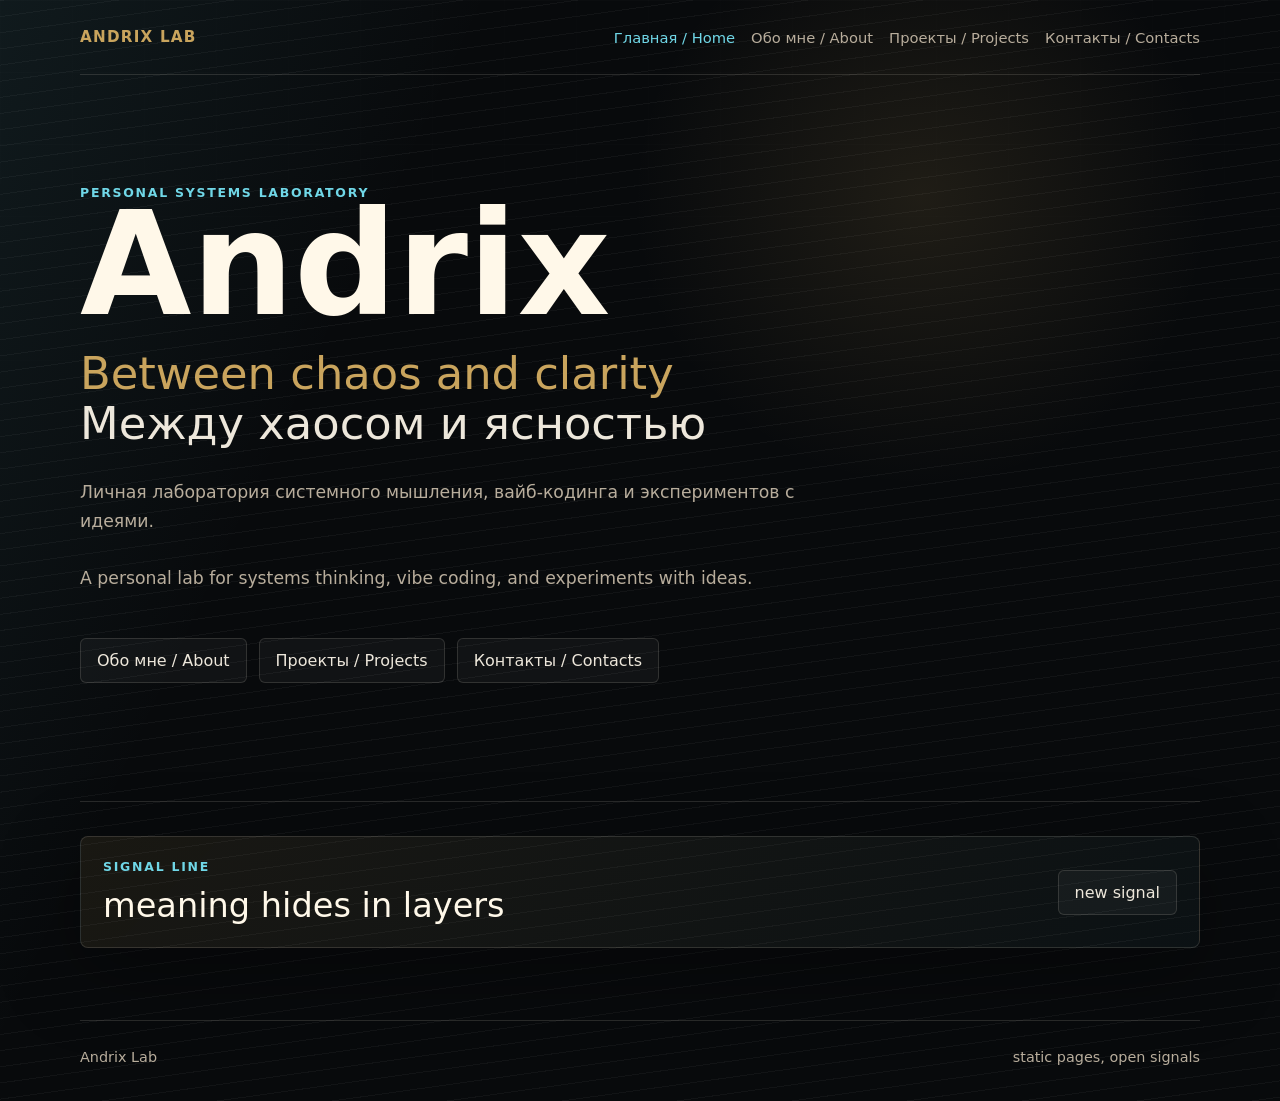
==== index.html @ 7e9b3705 "Add files via upload" ====
<!doctype html>
<html lang="ru">
  <head>
    <meta charset="utf-8">
    <meta name="viewport" content="width=device-width, initial-scale=1">
    <meta name="description" content="Andrix Lab: personal lab for systems thinking, vibe coding, and experiments with ideas.">
    <title>Andrix Lab - Home</title>
    <link rel="stylesheet" href="styles.css">
    <script src="script.js" defer></script>
  </head>
  <body>
    <header class="site-header">
      <a class="brand" href="index.html">Andrix Lab</a>
      <nav class="site-nav" aria-label="Main navigation">
        <a href="index.html" aria-current="page">Главная / Home</a>
        <a href="about.html">Обо мне / About</a>
        <a href="projects.html">Проекты / Projects</a>
        <a href="contacts.html">Контакты / Contacts</a>
      </nav>
    </header>

    <main>
      <section class="hero">
        <div class="eyebrow">personal systems laboratory</div>
        <h1>Andrix</h1>
        <p class="lead">
          Between chaos and clarity<br>
          <span>Между хаосом и ясностью</span>
        </p>
        <div class="intro-pair">
          <p>Личная лаборатория системного мышления, вайб-кодинга и экспериментов с идеями.</p>
          <p>A personal lab for systems thinking, vibe coding, and experiments with ideas.</p>
        </div>
        <div class="hero-actions" aria-label="Main sections">
          <a class="button" href="about.html">Обо мне / About</a>
          <a class="button" href="projects.html">Проекты / Projects</a>
          <a class="button" href="contacts.html">Контакты / Contacts</a>
        </div>
      </section>

      <section class="signal-panel" aria-labelledby="signal-title">
        <div>
          <p class="section-kicker" id="signal-title">signal line</p>
          <p class="signal-line" id="signalLine">the signal is below the surface</p>
        </div>
        <button class="signal-button" id="signalButton" type="button">new signal</button>
      </section>
    </main>

    <footer class="site-footer">
      <span>Andrix Lab</span>
      <span>static pages, open signals</span>
    </footer>
  </body>
</html>
---- styles.css ----
:root {
  color-scheme: dark;
  --bg: #080a0c;
  --panel: #11161a;
  --panel-soft: #15100d;
  --text: #ede7db;
  --muted: #b8ad9c;
  --gold: #c9a45d;
  --cyan: #70d7e7;
  --line: rgba(237, 231, 219, 0.14);
  --shadow: rgba(0, 0, 0, 0.35);
  --max: 1120px;
}

* {
  box-sizing: border-box;
}

html {
  min-height: 100%;
}

body {
  min-height: 100%;
  margin: 0;
  font-family: Inter, ui-sans-serif, system-ui, -apple-system, BlinkMacSystemFont, "Segoe UI", sans-serif;
  color: var(--text);
  background:
    linear-gradient(115deg, rgba(112, 215, 231, 0.08), transparent 28rem),
    radial-gradient(circle at 72% 18%, rgba(201, 164, 93, 0.12), transparent 18rem),
    repeating-linear-gradient(172deg, rgba(255, 255, 255, 0.04) 0 1px, transparent 1px 16px),
    var(--bg);
}

body::before {
  position: fixed;
  inset: 0;
  z-index: -1;
  content: "";
  pointer-events: none;
  opacity: 0.45;
  background-image:
    linear-gradient(rgba(255, 255, 255, 0.035) 1px, transparent 1px),
    linear-gradient(90deg, rgba(255, 255, 255, 0.025) 1px, transparent 1px);
  background-size: 72px 72px, 72px 72px;
  mask-image: linear-gradient(to bottom, black, transparent 82%);
}

a {
  color: inherit;
}

.site-header,
.site-footer,
main {
  width: min(var(--max), calc(100% - 32px));
  margin-inline: auto;
}

.site-header {
  display: flex;
  align-items: center;
  justify-content: space-between;
  gap: 20px;
  padding: 28px 0;
}

.brand {
  color: var(--gold);
  font-size: 0.95rem;
  font-weight: 800;
  letter-spacing: 0.08em;
  text-decoration: none;
  text-transform: uppercase;
  white-space: nowrap;
}

.site-nav {
  display: flex;
  flex-wrap: wrap;
  justify-content: flex-end;
  gap: 8px 16px;
  font-size: 0.92rem;
}

.site-nav a {
  color: var(--muted);
  text-decoration: none;
}

.site-nav a:hover,
.site-nav a[aria-current="page"] {
  color: var(--cyan);
}

.hero {
  display: grid;
  align-content: center;
  min-height: calc(100vh - 172px);
  padding: 72px 0 80px;
  border-top: 1px solid var(--line);
  border-bottom: 1px solid var(--line);
}

.eyebrow,
.section-kicker,
.status,
.tags {
  color: var(--cyan);
  font-size: 0.78rem;
  font-weight: 800;
  letter-spacing: 0.14em;
  text-transform: uppercase;
}

h1,
h2,
p {
  margin-top: 0;
}

h1 {
  max-width: 11ch;
  margin-bottom: 20px;
  color: #fff8e9;
  font-size: clamp(4rem, 16vw, 9rem);
  line-height: 0.9;
}

h2 {
  margin-bottom: 12px;
  color: #fff8e9;
  font-size: 1.2rem;
}

.lead {
  max-width: 780px;
  margin-bottom: 28px;
  color: var(--gold);
  font-size: clamp(1.4rem, 4vw, 2.8rem);
  line-height: 1.12;
}

.lead span {
  color: var(--text);
}

.intro-pair {
  display: grid;
  gap: 10px;
  max-width: 760px;
  color: var(--muted);
  font-size: 1.08rem;
  line-height: 1.7;
}

.hero-actions {
  display: flex;
  flex-wrap: wrap;
  gap: 12px;
  margin-top: 28px;
}

.button,
.signal-button {
  min-height: 44px;
  padding: 12px 16px;
  border: 1px solid var(--line);
  border-radius: 6px;
  color: var(--text);
  background: rgba(255, 255, 255, 0.04);
  font: inherit;
  text-decoration: none;
  cursor: pointer;
}

.button:hover,
.signal-button:hover {
  border-color: rgba(112, 215, 231, 0.72);
  color: var(--cyan);
}

.signal-panel {
  display: flex;
  align-items: center;
  justify-content: space-between;
  gap: 24px;
  margin: 34px 0 72px;
  padding: 22px;
  border: 1px solid var(--line);
  border-radius: 8px;
  background: linear-gradient(135deg, rgba(201, 164, 93, 0.09), rgba(112, 215, 231, 0.04));
  box-shadow: 0 24px 80px var(--shadow);
}

.signal-line {
  margin: 0;
  color: #fff8e9;
  font-size: clamp(1.25rem, 4vw, 2.1rem);
}

.page {
  padding: 56px 0 72px;
  border-top: 1px solid var(--line);
}

.page-heading {
  margin-bottom: 40px;
}

.page h1 {
  max-width: 100%;
  font-size: clamp(2.7rem, 9vw, 5.8rem);
}

.principles,
.project-grid,
.contact-list {
  display: grid;
  gap: 16px;
}

.principles {
  grid-template-columns: repeat(2, minmax(0, 1fr));
}

.principles article,
.project-card,
.contact-list a {
  min-width: 0;
  padding: 22px;
  border: 1px solid var(--line);
  border-radius: 8px;
  background:
    linear-gradient(160deg, rgba(255, 255, 255, 0.045), transparent),
    rgba(8, 10, 12, 0.58);
}

.principles span {
  display: inline-block;
  margin-bottom: 24px;
  color: var(--gold);
}

.principles p,
.project-card p {
  color: var(--muted);
  line-height: 1.65;
}

.project-grid {
  grid-template-columns: repeat(4, minmax(0, 1fr));
}

.project-card {
  display: flex;
  flex-direction: column;
}

.project-card a,
.muted-link {
  margin-top: auto;
  color: var(--cyan);
}

.muted-link {
  opacity: 0.6;
}

.contact-list {
  grid-template-columns: repeat(2, minmax(0, 1fr));
}

.contact-list a {
  display: grid;
  gap: 8px;
  text-decoration: none;
}

.contact-list span {
  color: var(--gold);
}

.contact-list strong {
  overflow-wrap: anywhere;
  color: #fff8e9;
  font-size: 1.25rem;
}

.site-footer {
  display: flex;
  flex-wrap: wrap;
  justify-content: space-between;
  gap: 12px;
  padding: 28px 0 36px;
  border-top: 1px solid var(--line);
  color: var(--muted);
  font-size: 0.9rem;
}

@media (max-width: 900px) {
  .site-header {
    align-items: flex-start;
    flex-direction: column;
  }

  .site-nav {
    justify-content: flex-start;
  }

  .hero {
    min-height: auto;
  }

  .project-grid {
    grid-template-columns: repeat(2, minmax(0, 1fr));
  }
}

@media (max-width: 640px) {
  .site-header,
  .site-footer,
  main {
    width: min(100% - 24px, var(--max));
  }

  .hero {
    padding: 44px 0 52px;
  }

  .signal-panel {
    align-items: stretch;
    flex-direction: column;
  }

  .principles,
  .project-grid,
  .contact-list {
    grid-template-columns: 1fr;
  }
}
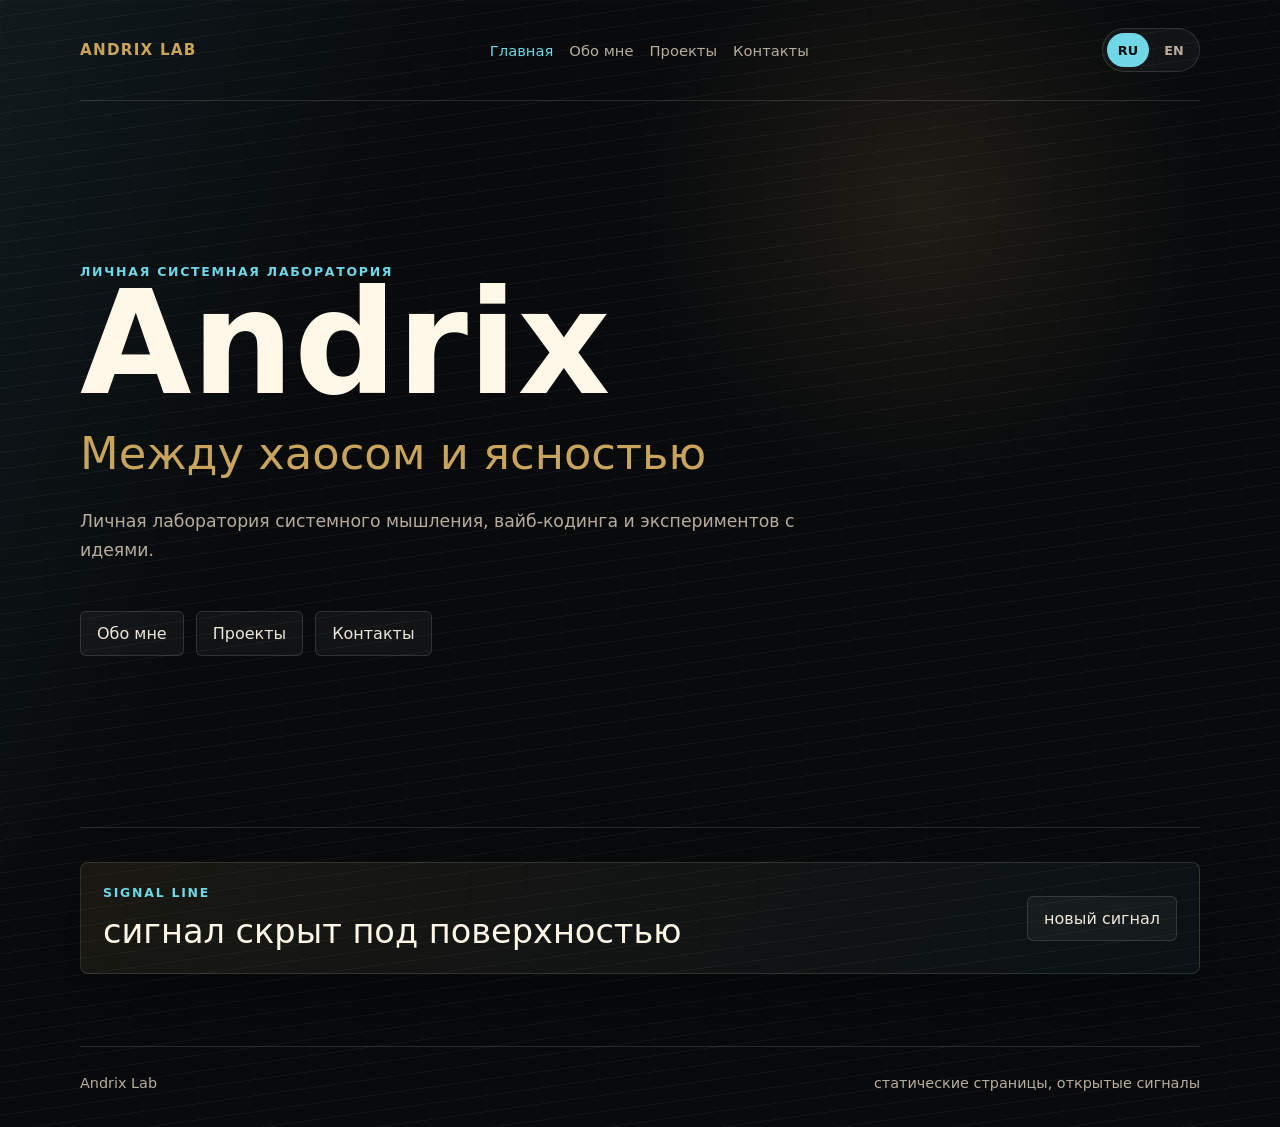
==== commit 37887ab9: "Add language switcher" ====
--- a/index.html
+++ b/index.html
@@ -1,5 +1,5 @@
 <!doctype html>
-<html lang="ru">
+<html lang="ru" data-lang="ru">
   <head>
     <meta charset="utf-8">
     <meta name="viewport" content="width=device-width, initial-scale=1">
@@ -12,29 +12,27 @@
     <header class="site-header">
       <a class="brand" href="index.html">Andrix Lab</a>
       <nav class="site-nav" aria-label="Main navigation">
-        <a href="index.html" aria-current="page">Главная / Home</a>
-        <a href="about.html">Обо мне / About</a>
-        <a href="projects.html">Проекты / Projects</a>
-        <a href="contacts.html">Контакты / Contacts</a>
+        <a href="index.html" aria-current="page" data-i18n data-ru="Главная" data-en="Home">Главная</a>
+        <a href="about.html" data-i18n data-ru="Обо мне" data-en="About">Обо мне</a>
+        <a href="projects.html" data-i18n data-ru="Проекты" data-en="Projects">Проекты</a>
+        <a href="contacts.html" data-i18n data-ru="Контакты" data-en="Contacts">Контакты</a>
       </nav>
+      <div class="language-switch" aria-label="Language switch">
+        <button class="language-button is-active" type="button" data-lang-button="ru">RU</button>
+        <button class="language-button" type="button" data-lang-button="en">EN</button>
+      </div>
     </header>
 
     <main>
       <section class="hero">
-        <div class="eyebrow">personal systems laboratory</div>
+        <div class="eyebrow" data-i18n data-ru="личная системная лаборатория" data-en="personal systems laboratory">личная системная лаборатория</div>
         <h1>Andrix</h1>
-        <p class="lead">
-          Between chaos and clarity<br>
-          <span>Между хаосом и ясностью</span>
-        </p>
-        <div class="intro-pair">
-          <p>Личная лаборатория системного мышления, вайб-кодинга и экспериментов с идеями.</p>
-          <p>A personal lab for systems thinking, vibe coding, and experiments with ideas.</p>
-        </div>
+        <p class="lead" data-i18n data-ru="Между хаосом и ясностью" data-en="Between chaos and clarity">Между хаосом и ясностью</p>
+        <p class="intro-text" data-i18n data-ru="Личная лаборатория системного мышления, вайб-кодинга и экспериментов с идеями." data-en="A personal lab for systems thinking, vibe coding, and experiments with ideas.">Личная лаборатория системного мышления, вайб-кодинга и экспериментов с идеями.</p>
         <div class="hero-actions" aria-label="Main sections">
-          <a class="button" href="about.html">Обо мне / About</a>
-          <a class="button" href="projects.html">Проекты / Projects</a>
-          <a class="button" href="contacts.html">Контакты / Contacts</a>
+          <a class="button" href="about.html" data-i18n data-ru="Обо мне" data-en="About">Обо мне</a>
+          <a class="button" href="projects.html" data-i18n data-ru="Проекты" data-en="Projects">Проекты</a>
+          <a class="button" href="contacts.html" data-i18n data-ru="Контакты" data-en="Contacts">Контакты</a>
         </div>
       </section>
 
@@ -43,13 +41,13 @@
           <p class="section-kicker" id="signal-title">signal line</p>
           <p class="signal-line" id="signalLine">the signal is below the surface</p>
         </div>
-        <button class="signal-button" id="signalButton" type="button">new signal</button>
+        <button class="signal-button" id="signalButton" type="button" data-i18n data-ru="новый сигнал" data-en="new signal">новый сигнал</button>
       </section>
     </main>
 
     <footer class="site-footer">
       <span>Andrix Lab</span>
-      <span>static pages, open signals</span>
+      <span data-i18n data-ru="статические страницы, открытые сигналы" data-en="static pages, open signals">статические страницы, открытые сигналы</span>
     </footer>
   </body>
 </html>
--- a/styles.css
+++ b/styles.css
@@ -93,6 +93,34 @@
   color: var(--cyan);
 }
 
+.language-switch {
+  display: inline-flex;
+  gap: 4px;
+  padding: 4px;
+  border: 1px solid var(--line);
+  border-radius: 999px;
+  background: rgba(255, 255, 255, 0.04);
+}
+
+.language-button {
+  min-width: 42px;
+  min-height: 34px;
+  border: 0;
+  border-radius: 999px;
+  color: var(--muted);
+  background: transparent;
+  font: inherit;
+  font-size: 0.8rem;
+  font-weight: 800;
+  cursor: pointer;
+}
+
+.language-button:hover,
+.language-button.is-active {
+  color: var(--bg);
+  background: var(--cyan);
+}
+
 .hero {
   display: grid;
   align-content: center;
@@ -145,7 +173,7 @@
   color: var(--text);
 }
 
-.intro-pair {
+.intro-text {
   display: grid;
   gap: 10px;
   max-width: 760px;
